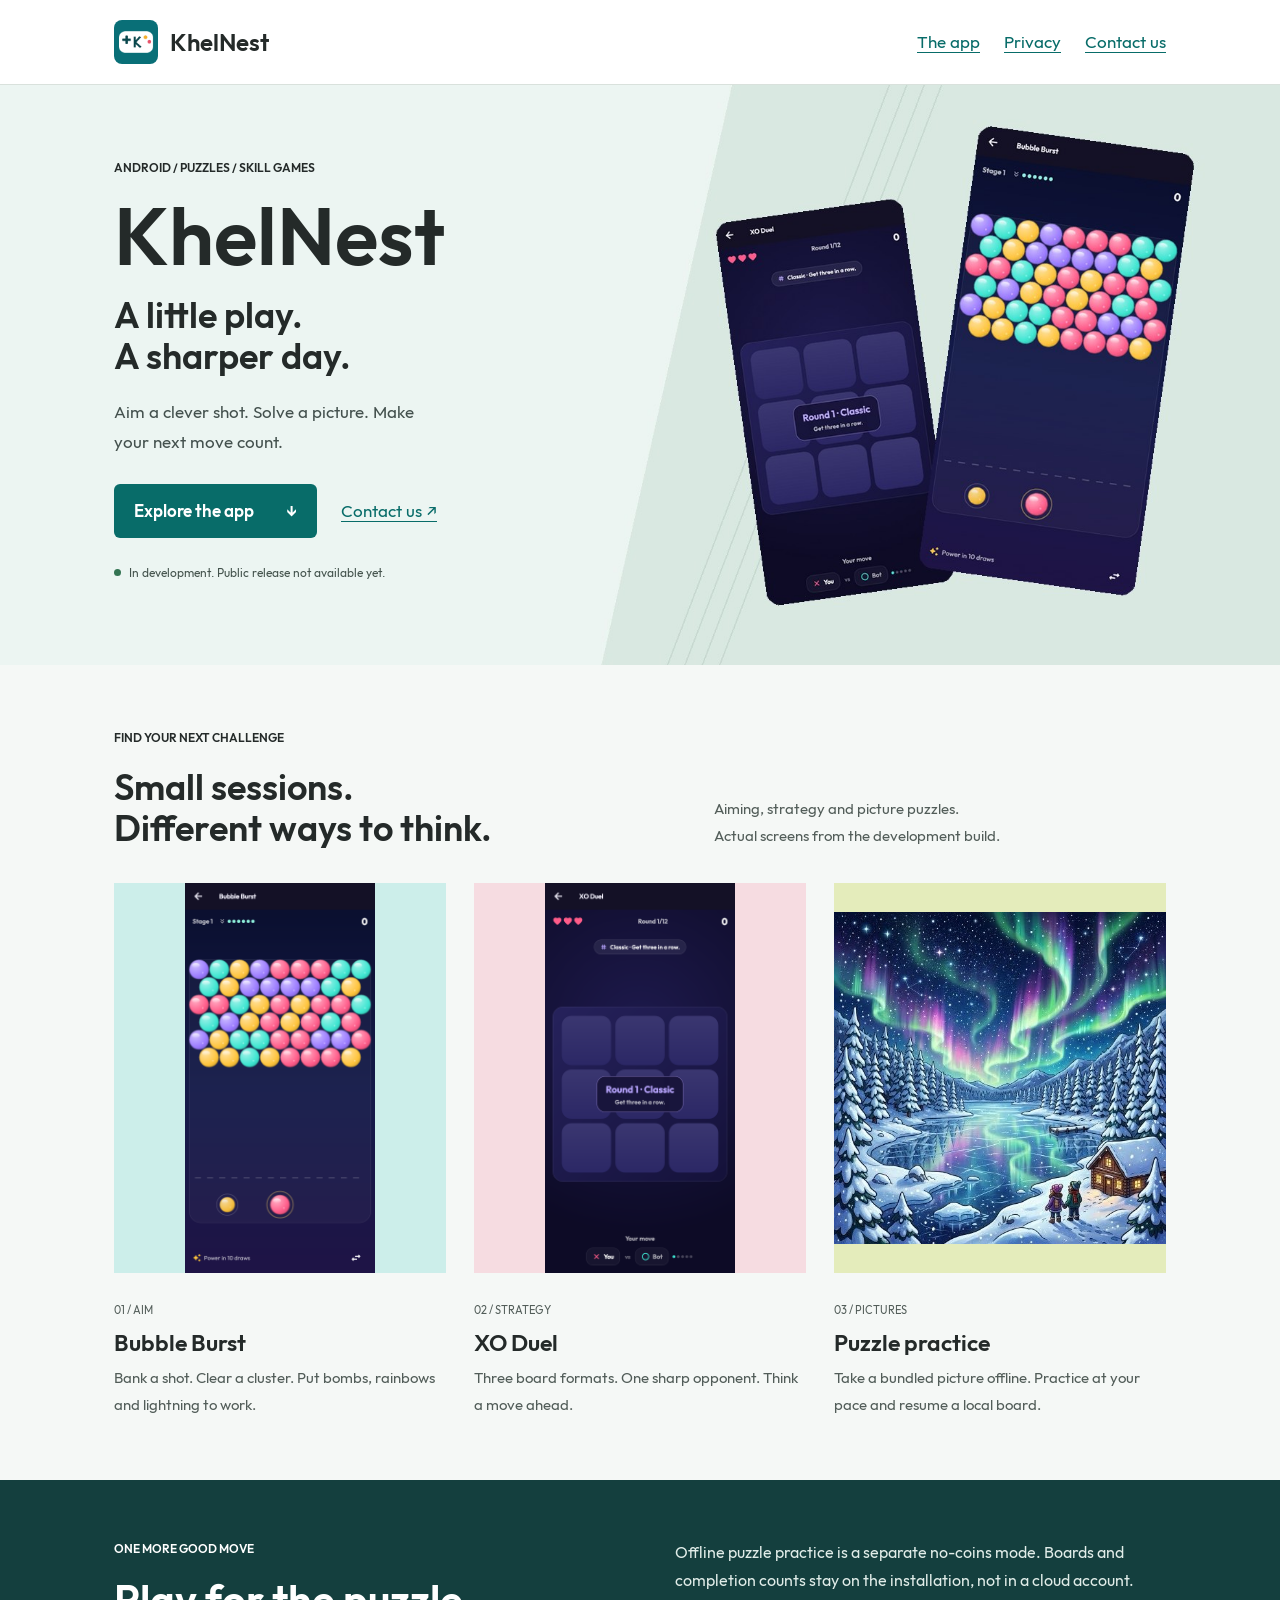
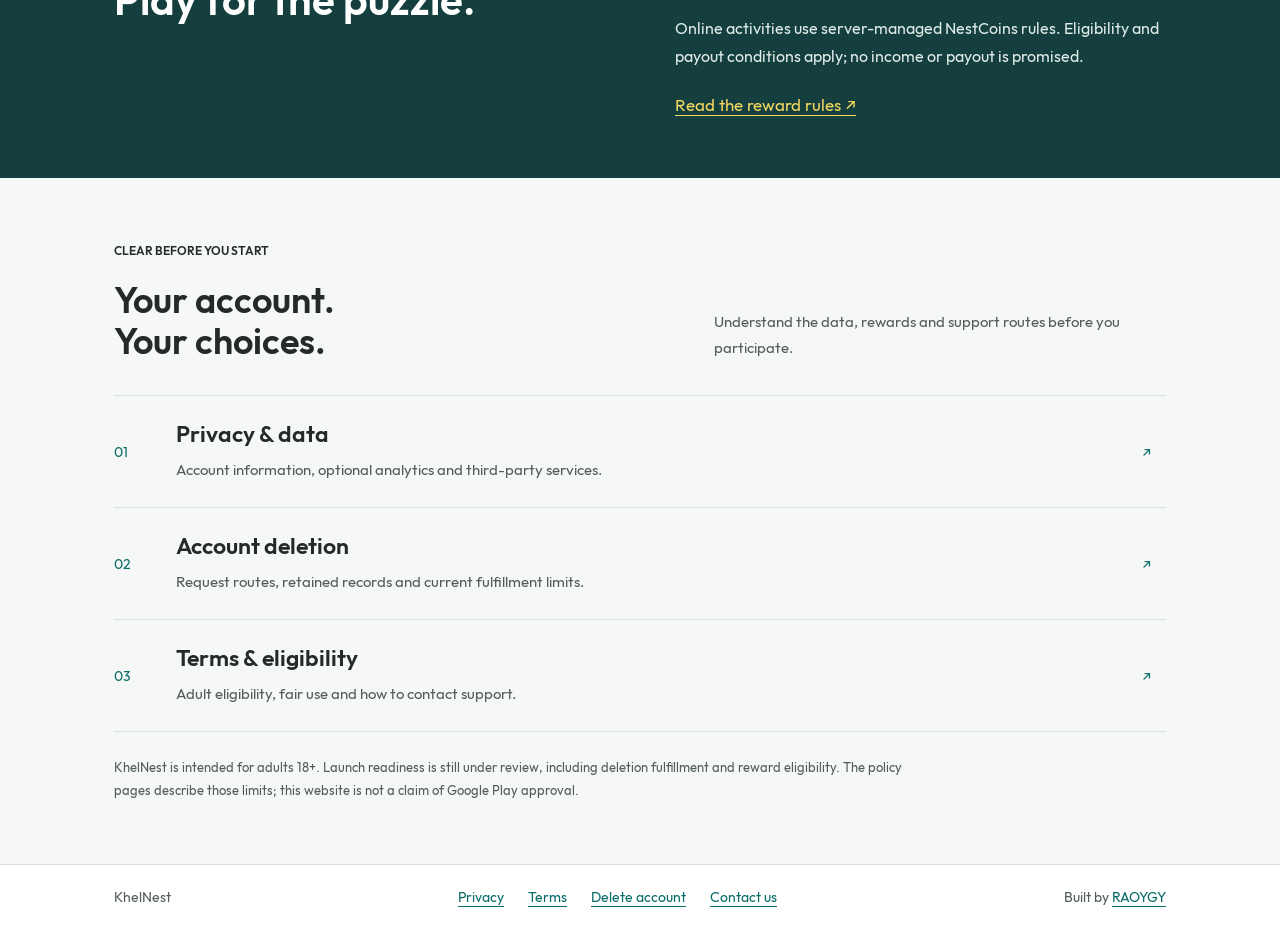
==== index.html @ c6bcb59f "Add KhelNest landing, contact and reviewed policy drafts" ====
<!doctype html>
<html lang="en">
<head>
  <meta charset="utf-8">
  <meta name="viewport" content="width=device-width, initial-scale=1">
  <meta name="description" content="KhelNest brings puzzles and short skill games to Android. Explore the app, privacy information and support.">
  <meta name="theme-color" content="#086c69">
  <meta property="og:title" content="KhelNest - Puzzles & Skill Games">
  <meta property="og:type" content="website">
  <meta property="og:url" content="https://khelnest.in/">
  <meta property="og:image" content="https://khelnest.in/khelnest.png">
  <link rel="canonical" href="https://khelnest.in/">
  <link rel="icon" href="/khelnest.png">
  <link rel="stylesheet" href="/policy.css">
  <link rel="stylesheet" href="/site.css">
  <title>KhelNest - Puzzles & Skill Games</title>
</head>
<body class="landing">
  <a class="skip" href="#main">Skip to content</a>
  <header class="site-header"><div class="shell header-inner">
    <a class="brand" href="/"><img src="/khelnest.png" alt="" width="44" height="44">KhelNest</a>
    <nav aria-label="Main navigation"><a href="/#games">The app</a><a href="/privacy/">Privacy</a><a href="/contact/">Contact us</a></nav>
  </div></header>
  <main id="main" class="landing-main">
  <section class="hero" aria-labelledby="hero-title">
    <div class="hero-inner">
      <p class="eyebrow">ANDROID / PUZZLES / SKILL GAMES</p>
      <h1 id="hero-title">KhelNest</h1>
      <p class="hero-copy">A little play.<br>A sharper day.</p>
      <p class="hero-detail">Aim a clever shot. Solve a picture. Make your next move count.</p>
      <div class="hero-actions"><a class="primary-link" href="#games">Explore the app <span aria-hidden="true">&#8595;</span></a><a href="/contact/">Contact us <span aria-hidden="true">&#8599;</span></a></div>
      <p class="release-status"><span aria-hidden="true"></span>In development. Public release not available yet.</p>
    </div>
  </section>
  <section id="games" class="games-section" aria-labelledby="games-title">
    <div class="section-heading"><div><p class="eyebrow">FIND YOUR NEXT CHALLENGE</p><h2 id="games-title">Small sessions.<br>Different ways to think.</h2></div><p>Aiming, strategy and picture puzzles.<br>Actual screens from the development build.</p></div>
    <div class="game-showcase">
      <article class="game-story"><div class="screen-stage bubble-stage"><img src="/assets/bubble-burst.png" alt="Bubble Burst in KhelNest: a colourful bubble field, aiming launcher, power countdown and swap control" width="800" height="1640" loading="lazy"></div><div class="game-caption"><span>01 / AIM</span><h3>Bubble Burst</h3><p>Bank a shot. Clear a cluster. Put bombs, rainbows and lightning to work.</p></div></article>
      <article class="game-story"><div class="screen-stage xo-stage"><img src="/assets/xo-duel.png" alt="XO Duel in KhelNest, showing the actual game board and round controls" width="800" height="1640" loading="lazy"></div><div class="game-caption"><span>02 / STRATEGY</span><h3>XO Duel</h3><p>Three board formats. One sharp opponent. Think a move ahead.</p></div></article>
      <article class="game-story"><div class="screen-stage puzzle-stage"><img class="puzzle-picture" src="/assets/puzzle-picture.jpg" alt="A bundled KhelNest picture-puzzle image showing an aurora over a winter lake" width="512" height="512" loading="lazy"></div><div class="game-caption"><span>03 / PICTURES</span><h3>Puzzle practice</h3><p>Take a bundled picture offline. Practice at your pace and resume a local board.</p></div></article>
    </div>
  </section>
  <section class="practice-band" aria-labelledby="practice-title"><div class="band-inner"><div><p class="eyebrow">ONE MORE GOOD MOVE</p><h2 id="practice-title">Play for the puzzle.</h2></div><div><p>Offline puzzle practice is a separate no-coins mode. Boards and completion counts stay on the installation, not in a cloud account.</p><p>Online activities use server-managed NestCoins rules. Eligibility and payout conditions apply; no income or payout is promised.</p><a href="/reward-rules/">Read the reward rules <span aria-hidden="true">&#8599;</span></a></div></div></section>
  <section class="trust-section" aria-labelledby="trust-title"><div class="section-heading"><div><p class="eyebrow">CLEAR BEFORE YOU START</p><h2 id="trust-title">Your account.<br>Your choices.</h2></div><p>Understand the data, rewards and support routes before you participate.</p></div>
    <div class="trust-links"><a href="/privacy/"><span>01</span><div><h3>Privacy & data</h3><p>Account information, optional analytics and third-party services.</p></div><span aria-hidden="true">&#8599;</span></a><a href="/delete-account/"><span>02</span><div><h3>Account deletion</h3><p>Request routes, retained records and current fulfillment limits.</p></div><span aria-hidden="true">&#8599;</span></a><a href="/terms/"><span>03</span><div><h3>Terms & eligibility</h3><p>Adult eligibility, fair use and how to contact support.</p></div><span aria-hidden="true">&#8599;</span></a></div>
    <p class="launch-note">KhelNest is intended for adults 18+. Launch readiness is still under review, including deletion fulfillment and reward eligibility. The policy pages describe those limits; this website is not a claim of Google Play approval.</p>
  </section>
</main>

  <footer><div class="shell site-footer">
  <span>KhelNest</span>
  <nav aria-label="Footer"><a href="/privacy/">Privacy</a><a href="/terms/">Terms</a><a href="/delete-account/">Delete account</a><a href="/contact/">Contact us</a></nav>
  <span>Built by <a href="https://raogy.com" rel="noopener noreferrer">RAOYGY</a></span>
</div></footer>
</body>
</html>
---- policy.css ----
@font-face {
  font-family: Outfit;
  src: url("Outfit-Regular.ttf") format("truetype");
  font-weight: 400;
  font-display: swap;
}
@font-face {
  font-family: Outfit;
  src: url("Outfit-SemiBold.ttf") format("truetype");
  font-weight: 600;
  font-display: swap;
}
:root {
  --ink: #242a29;
  --muted: #525d59;
  --accent: #086c69;
  --border: #d9e1dc;
  --paper: #ffffff;
  font-family: Outfit, sans-serif;
  color: var(--ink);
  background: #f5f8f6;
  letter-spacing: 0;
}
* { box-sizing: border-box; }
body { margin: 0; font-size: 17px; line-height: 1.75; }
header, footer { background: var(--paper); border-bottom: 1px solid var(--border); }
.shell { max-width: 1100px; margin: auto; padding: 20px 24px; }
.brand { display: inline-flex; align-items: center; gap: 12px; font-size: 24px; font-weight: 600; }
.brand { color: var(--ink); text-decoration: none; white-space: nowrap; flex-shrink: 0; }
.brand img { width: 44px; height: 44px; border-radius: 8px; }
nav { display: flex; flex-wrap: wrap; gap: 10px 24px; margin-top: 16px; }
a { color: var(--accent); text-underline-offset: 4px; overflow-wrap: anywhere; }
a[aria-current="page"] { font-weight: 600; }
a:focus-visible { outline: 3px solid #ca8514; outline-offset: 4px; }
main { max-width: 78ch; margin: auto; padding: 32px 24px 56px; }
h1 { font-size: 34px; line-height: 1.2; margin: 0 0 12px; font-weight: 600; }
h2 { font-size: 21px; line-height: 1.4; margin: 28px 0 8px; font-weight: 600; }
p { margin: 0 0 20px; overflow-wrap: anywhere; }
.meta { color: var(--muted); font-size: 14px; }
.review-note { border-left: 3px solid #ca8514; padding-left: 16px; margin: 24px 0 32px; font-size: 15px; }
.review-note p:last-child { margin-bottom: 0; }
.request { display: inline-block; margin: 0 0 20px; font-weight: 600; }
article { border-top: 1px solid var(--border); padding-top: 24px; }
footer { border-top: 1px solid var(--border); border-bottom: 0; font-size: 14px; color: var(--muted); }
.site-footer { display: flex; flex-wrap: wrap; align-items: center; justify-content: space-between; gap: 20px; }
.site-footer nav { margin: 0; }
.skip { position: absolute; top: -100px; left: 16px; background: white; padding: 10px; z-index: 10; }
.skip:focus { top: 10px; }
@media (max-width: 480px) {
  .shell, main { padding-left: 18px; padding-right: 18px; }
  h1 { font-size: 28px; }
  nav { gap: 8px 18px; font-size: 15px; }
}
@media print {
  nav, .request { display: none; }
  body { background: white; }
  main { max-width: none; }
}
---- site.css ----
.site-header .header-inner { display: flex; align-items: center; justify-content: space-between; gap: 24px; }
.site-header nav { margin: 0; }
.landing-main { max-width: none; padding: 0; }
.eyebrow { font-size: 12px; font-weight: 600; letter-spacing: 0; margin: 0 0 18px; }
.hero { background: #edf5f2 url("/assets/hero.jpg") center right / cover no-repeat; min-height: 580px; }
.hero-inner { max-width: 1100px; margin: auto; padding: 72px 24px 54px; }
.hero h1 { font-size: 80px; line-height: 1; margin: 0 0 18px; }
.hero-copy { font-size: 36px; line-height: 1.15; font-weight: 600; margin-bottom: 20px; }
.hero-detail { max-width: 330px; color: #44514e; }
.hero-actions { display: flex; flex-wrap: wrap; align-items: center; gap: 24px; margin-top: 28px; }
.primary-link { display: inline-flex; align-items: center; justify-content: space-between; gap: 32px; background: #086c69; color: white; padding: 12px 20px; text-decoration: none; border-radius: 6px; font-weight: 600; }
.primary-link:hover { background: #075a58; }
.release-status { display: flex; align-items: center; gap: 8px; font-size: 12px; color: #43524c; margin: 24px 0 0; }
.release-status span { width: 7px; height: 7px; border-radius: 50%; background: #347453; flex: 0 0 auto; }
.games-section, .trust-section { max-width: 1100px; margin: auto; padding: 62px 24px; scroll-margin-top: 20px; }
.section-heading { display: grid; grid-template-columns: 1.25fr 1fr; gap: 36px; align-items: end; margin-bottom: 34px; }
.section-heading h2 { font-size: 36px; line-height: 1.15; margin: 0; }
.section-heading > p { color: var(--muted); margin: 0; font-size: 15px; }
.game-showcase { display: grid; grid-template-columns: repeat(3,minmax(0,1fr)); gap: 28px; }
.game-story { border: 0; padding: 0; min-width: 0; }
.screen-stage { height: 390px; display: flex; justify-content: center; overflow: hidden; }
.bubble-stage { background: #cceeea; }
.xo-stage { background: #f6dce1; }
.puzzle-stage { background: #e4ecbb; align-items: center; }
.screen-stage img { display: block; width: auto; height: 100%; max-width: 100%; object-fit: contain; }
.screen-stage img.puzzle-picture { width: 100%; height: auto; aspect-ratio: 1; object-fit: cover; }
.game-caption { padding-top: 20px; }
.game-caption span { font-size: 11px; color: var(--muted); }
.game-caption h3, .trust-links h3 { font-size: 23px; margin: 6px 0 8px; font-weight: 600; line-height: 1.25; }
.game-caption p { font-size: 15px; color: var(--muted); margin: 0; }
.practice-band { background: #143f3e; color: #fff; }
.band-inner { max-width: 1100px; margin: auto; padding: 58px 24px; display: grid; grid-template-columns: 1fr 1fr; gap: 70px; }
.band-inner h2 { font-size: 42px; line-height: 1.1; margin: 0; }
.band-inner p:not(.eyebrow) { font-size: 16px; color: #e0ece8; }
.band-inner a { color: #f3d75f; }
.trust-links { display: grid; gap: 0; border-top: 1px solid var(--border); }
.trust-links > a { display: grid; grid-template-columns: 42px 1fr 24px; align-items: center; gap: 20px; border-bottom: 1px solid var(--border); padding: 24px 0; text-decoration: none; }
.trust-links > a:hover h3 { text-decoration: underline; }
.trust-links p { margin: 0; color: var(--muted); font-size: 15px; }
.trust-links h3 { color: var(--ink); margin-top: 0; }
.trust-links > a > span { font-size: 14px; }
.launch-note { color: var(--muted); font-size: 13px; margin: 24px 0 0; max-width: 88ch; }
.support-page main { min-height: 66vh; }
.support-page .primary-link { margin-bottom: 20px; }
.invite-note { margin-top: 26px; }
@media (prefers-reduced-motion:no-preference) { .hero-inner { animation: arrive .45s ease-out both; } @keyframes arrive { from { opacity: 0; transform: translateY(10px); } to { opacity: 1; transform: translateY(0); } } }
@media (min-width:1600px) { .hero { min-height: 660px; } .hero-inner { padding-top: 96px; } }
@media (max-width:760px) {
  .site-header .header-inner { align-items: flex-start; gap: 14px; }
  .site-header nav { gap: 8px 16px; justify-content: flex-end; font-size: 13px; }
  .brand { font-size: 21px; gap: 8px; }
  .brand img { width: 34px; height: 34px; }
  .hero { background-image: url("/assets/hero-mobile.jpg"); min-height: 650px; background-position: center bottom; }
  .hero-inner { padding: 36px 18px 270px; }
  .hero h1 { font-size: 56px; }
  .hero-copy { font-size: 28px; }
  .hero-detail { font-size: 15px; max-width: 310px; }
  .hero-actions { margin-top: 20px; gap: 20px; }
  .release-status { font-size: 11px; }
  .section-heading, .band-inner { grid-template-columns: 1fr; gap: 22px; }
  .section-heading h2 { font-size: 30px; }
  .game-showcase { grid-template-columns: 1fr; gap: 32px; }
  .screen-stage { height: 450px; }
  .puzzle-stage { height: auto; aspect-ratio: 1; }
  .games-section, .trust-section { padding: 42px 18px; }
  .band-inner { padding: 42px 18px; gap: 24px; }
  .band-inner h2 { font-size: 34px; }
  .trust-links > a { grid-template-columns: 26px 1fr 20px; gap: 12px; }
  .site-footer { align-items: flex-start; }
}
@media (max-width:359px) { .hero h1 { font-size: 50px; } .hero-actions { gap: 12px; } .primary-link { gap: 16px; } }
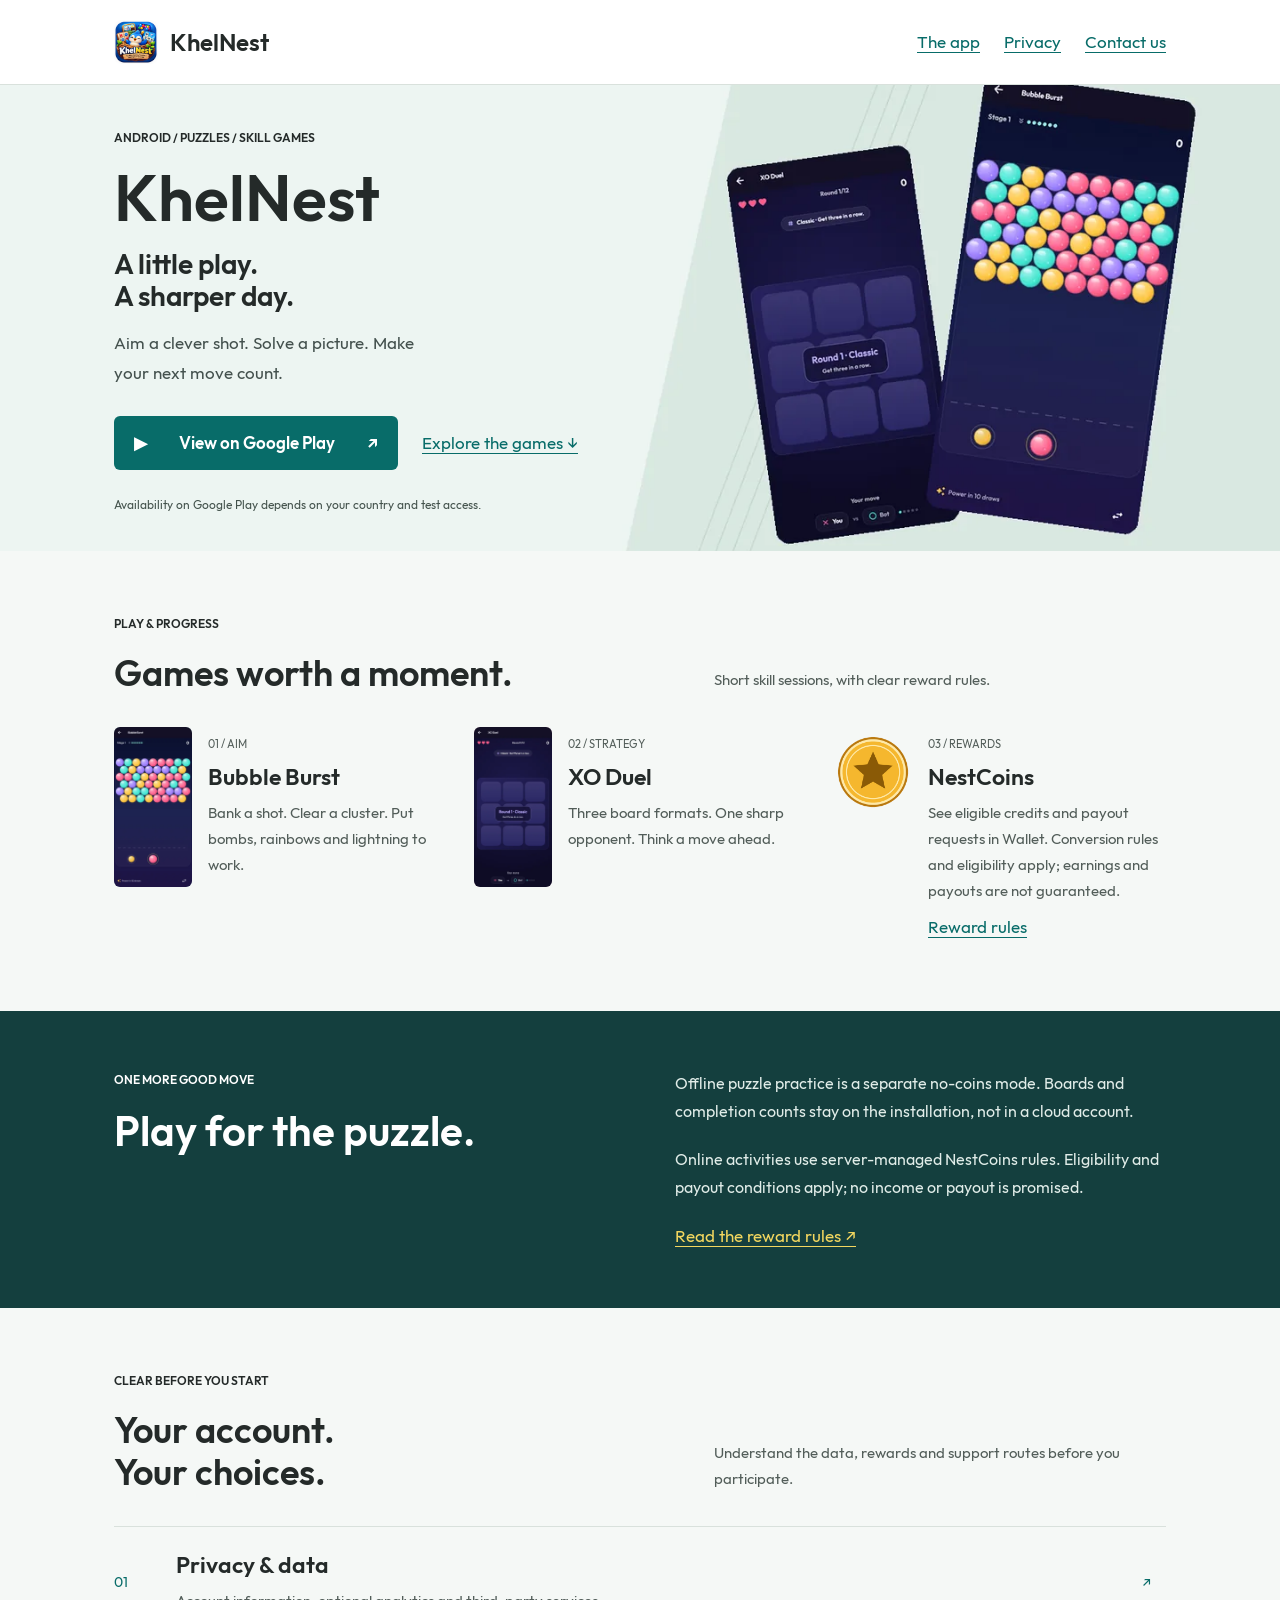
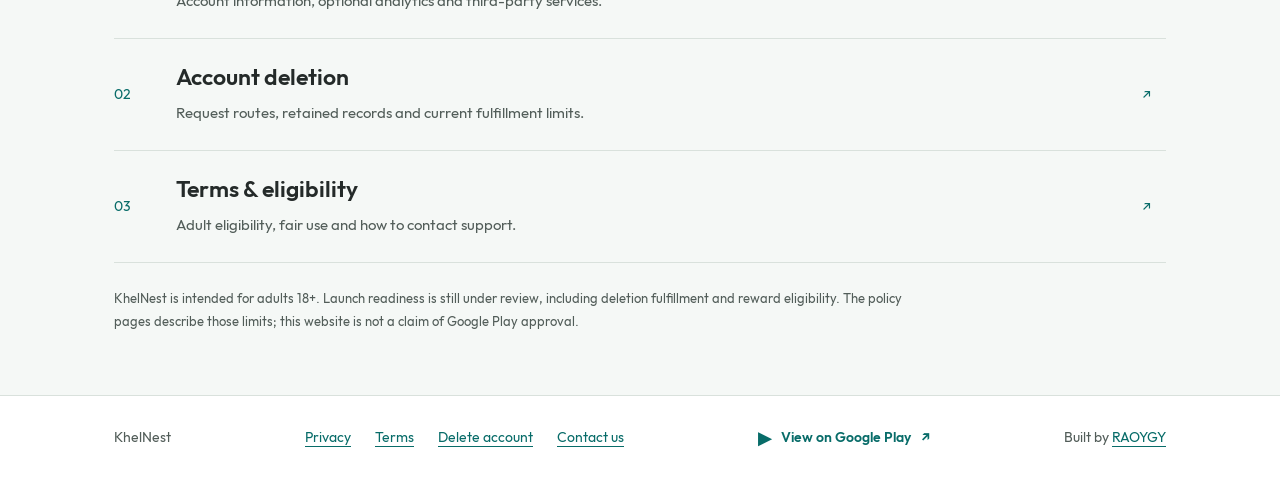
==== commit 6f3032e2: "Update KhelNest branding, mobile website and WhatsApp channel" ====
--- a/index.html
+++ b/index.html
@@ -8,7 +8,7 @@
   <meta property="og:title" content="KhelNest - Puzzles & Skill Games">
   <meta property="og:type" content="website">
   <meta property="og:url" content="https://khelnest.in/">
-  <meta property="og:image" content="https://khelnest.in/khelnest.png">
+  <meta property="og:image" content="https://khelnest.in/assets/khelnest-logo.webp">
   <link rel="canonical" href="https://khelnest.in/">
   <link rel="icon" href="/khelnest.png">
   <link rel="stylesheet" href="/policy.css">
@@ -28,16 +28,16 @@
       <h1 id="hero-title">KhelNest</h1>
       <p class="hero-copy">A little play.<br>A sharper day.</p>
       <p class="hero-detail">Aim a clever shot. Solve a picture. Make your next move count.</p>
-      <div class="hero-actions"><a class="primary-link" href="#games">Explore the app <span aria-hidden="true">&#8595;</span></a><a href="/contact/">Contact us <span aria-hidden="true">&#8599;</span></a></div>
-      <p class="release-status"><span aria-hidden="true"></span>In development. Public release not available yet.</p>
+      <div class="hero-actions"><a class="store-link primary-link" href="https://play.google.com/store/apps/details?id=com.khelnest.app" target="_blank" rel="noopener noreferrer" aria-label="View KhelNest on Google Play"><span class="store-mark" aria-hidden="true">&#9654;</span><span>View on Google Play</span><span aria-hidden="true">&#8599;</span></a><a href="#games">Explore the games <span aria-hidden="true">&#8595;</span></a></div>
+      <p class="release-status">Availability on Google Play depends on your country and test access.</p>
     </div>
   </section>
   <section id="games" class="games-section" aria-labelledby="games-title">
-    <div class="section-heading"><div><p class="eyebrow">FIND YOUR NEXT CHALLENGE</p><h2 id="games-title">Small sessions.<br>Different ways to think.</h2></div><p>Aiming, strategy and picture puzzles.<br>Actual screens from the development build.</p></div>
+    <div class="section-heading"><div><p class="eyebrow">PLAY & PROGRESS</p><h2 id="games-title">Games worth a moment.</h2></div><p>Short skill sessions, with clear reward rules.</p></div>
     <div class="game-showcase">
-      <article class="game-story"><div class="screen-stage bubble-stage"><img src="/assets/bubble-burst.png" alt="Bubble Burst in KhelNest: a colourful bubble field, aiming launcher, power countdown and swap control" width="800" height="1640" loading="lazy"></div><div class="game-caption"><span>01 / AIM</span><h3>Bubble Burst</h3><p>Bank a shot. Clear a cluster. Put bombs, rainbows and lightning to work.</p></div></article>
-      <article class="game-story"><div class="screen-stage xo-stage"><img src="/assets/xo-duel.png" alt="XO Duel in KhelNest, showing the actual game board and round controls" width="800" height="1640" loading="lazy"></div><div class="game-caption"><span>02 / STRATEGY</span><h3>XO Duel</h3><p>Three board formats. One sharp opponent. Think a move ahead.</p></div></article>
-      <article class="game-story"><div class="screen-stage puzzle-stage"><img class="puzzle-picture" src="/assets/puzzle-picture.jpg" alt="A bundled KhelNest picture-puzzle image showing an aurora over a winter lake" width="512" height="512" loading="lazy"></div><div class="game-caption"><span>03 / PICTURES</span><h3>Puzzle practice</h3><p>Take a bundled picture offline. Practice at your pace and resume a local board.</p></div></article>
+      <article class="game-story"><div class="screen-stage bubble-stage"><img src="/assets/bubble-burst.webp" alt="Bubble Burst in KhelNest: a colourful bubble field, aiming launcher, power countdown and swap control" width="320" height="656" loading="lazy" decoding="async"></div><div class="game-caption"><span>01 / AIM</span><h3>Bubble Burst</h3><p>Bank a shot. Clear a cluster. Put bombs, rainbows and lightning to work.</p></div></article>
+      <article class="game-story"><div class="screen-stage xo-stage"><img src="/assets/xo-duel.webp" alt="XO Duel in KhelNest, showing the actual game board and round controls" width="320" height="656" loading="lazy" decoding="async"></div><div class="game-caption"><span>02 / STRATEGY</span><h3>XO Duel</h3><p>Three board formats. One sharp opponent. Think a move ahead.</p></div></article>
+      <article class="game-story"><div class="screen-stage coin-stage"><img src="/assets/nestcoins.png" alt="KhelNest's original gold star NestCoins token" width="256" height="256" loading="lazy" decoding="async"></div><div class="game-caption"><span>03 / REWARDS</span><h3>NestCoins</h3><p>See eligible credits and payout requests in Wallet. Conversion rules and eligibility apply; earnings and payouts are not guaranteed.</p><a href="/reward-rules/">Reward rules</a></div></article>
     </div>
   </section>
   <section class="practice-band" aria-labelledby="practice-title"><div class="band-inner"><div><p class="eyebrow">ONE MORE GOOD MOVE</p><h2 id="practice-title">Play for the puzzle.</h2></div><div><p>Offline puzzle practice is a separate no-coins mode. Boards and completion counts stay on the installation, not in a cloud account.</p><p>Online activities use server-managed NestCoins rules. Eligibility and payout conditions apply; no income or payout is promised.</p><a href="/reward-rules/">Read the reward rules <span aria-hidden="true">&#8599;</span></a></div></div></section>
@@ -50,6 +50,7 @@
   <footer><div class="shell site-footer">
   <span>KhelNest</span>
   <nav aria-label="Footer"><a href="/privacy/">Privacy</a><a href="/terms/">Terms</a><a href="/delete-account/">Delete account</a><a href="/contact/">Contact us</a></nav>
+  <a class="store-link" href="https://play.google.com/store/apps/details?id=com.khelnest.app" target="_blank" rel="noopener noreferrer" aria-label="View KhelNest on Google Play"><span class="store-mark" aria-hidden="true">&#9654;</span><span>View on Google Play</span><span aria-hidden="true">&#8599;</span></a>
   <span>Built by <a href="https://raogy.com" rel="noopener noreferrer">RAOYGY</a></span>
 </div></footer>
 </body>
--- a/policy.css
+++ b/policy.css
@@ -23,6 +23,7 @@
 }
 * { box-sizing: border-box; }
 body { margin: 0; font-size: 17px; line-height: 1.75; }
+html { -webkit-text-size-adjust: 100%; text-size-adjust: 100%; }
 header, footer { background: var(--paper); border-bottom: 1px solid var(--border); }
 .shell { max-width: 1100px; margin: auto; padding: 20px 24px; }
 .brand { display: inline-flex; align-items: center; gap: 12px; font-size: 24px; font-weight: 600; }
@@ -32,20 +33,52 @@
 a { color: var(--accent); text-underline-offset: 4px; overflow-wrap: anywhere; }
 a[aria-current="page"] { font-weight: 600; }
 a:focus-visible { outline: 3px solid #ca8514; outline-offset: 4px; }
+nav a { display: flex; align-items: center; min-height: 44px; }
 main { max-width: 78ch; margin: auto; padding: 32px 24px 56px; }
 h1 { font-size: 34px; line-height: 1.2; margin: 0 0 12px; font-weight: 600; }
 h2 { font-size: 21px; line-height: 1.4; margin: 28px 0 8px; font-weight: 600; }
+h1, h2, h3 { overflow-wrap: anywhere; }
 p { margin: 0 0 20px; overflow-wrap: anywhere; }
 .meta { color: var(--muted); font-size: 14px; }
 .review-note { border-left: 3px solid #ca8514; padding-left: 16px; margin: 24px 0 32px; font-size: 15px; }
 .review-note p:last-child { margin-bottom: 0; }
-.request { display: inline-block; margin: 0 0 20px; font-weight: 600; }
+.request { display: inline-flex; align-items: center; min-height: 48px; padding: 8px 0; margin: 0 0 20px; font-weight: 600; }
 article { border-top: 1px solid var(--border); padding-top: 24px; }
 footer { border-top: 1px solid var(--border); border-bottom: 0; font-size: 14px; color: var(--muted); }
 .site-footer { display: flex; flex-wrap: wrap; align-items: center; justify-content: space-between; gap: 20px; }
 .site-footer nav { margin: 0; }
 .skip { position: absolute; top: -100px; left: 16px; background: white; padding: 10px; z-index: 10; }
 .skip:focus { top: 10px; }
+.document-main { max-width: 1100px; }
+.document-heading { max-width: 74ch; margin-bottom: 30px; }
+.document-heading > p:not(.meta) { color: var(--muted); font-size: 16px; }
+.document-grid { display: grid; grid-template-columns: 220px minmax(0, 1fr); gap: 48px; align-items: start; }
+.document-toc { position: sticky; top: 24px; }
+.document-toc h2 { font-size: 13px; margin: 0 0 12px; }
+.document-toc summary { min-height: 44px; cursor: pointer; font-weight: 600; font-size: 14px; }
+.document-toc details:not([open]) nav { display: none; }
+.document-toc nav { display: grid; gap: 9px; margin: 0; font-size: 14px; line-height: 1.5; }
+.document-body { min-width: 0; border-top: 0; padding-top: 0; max-width: 72ch; }
+.document-body section { border-top: 1px solid var(--border); padding-top: 20px; margin-top: 26px; scroll-margin-top: 24px; }
+.document-body section:first-child { margin-top: 0; }
+.document-body h2 { margin: 0 0 14px; }
+.document-body p { font-size: 16px; line-height: 1.75; }
+.store-link { display: inline-flex; align-items: center; gap: 10px; text-decoration: none; font-weight: 600; }
+.store-mark { font-size: 17px; line-height: 1; }
+.store-link small { font-weight: 400; }
+.store-link { min-height: 44px; }
+@media (max-width:760px) {
+  .document-grid { grid-template-columns: 1fr; gap: 28px; }
+  .document-toc { position: static; }
+  .document-toc { border-block: 1px solid var(--border); padding: 8px 0; }
+  .document-toc nav { grid-template-columns: 1fr; padding-bottom: 12px; }
+  header nav[aria-label="Legal documents"] { display: grid; grid-template-columns: repeat(2,minmax(0,1fr)); gap: 0 12px; }
+  .site-footer { display: grid; grid-template-columns: 1fr; width: 100%; gap: 12px; padding-bottom: max(24px, env(safe-area-inset-bottom)); }
+  .site-footer nav { display: grid; grid-template-columns: repeat(2,minmax(0,1fr)); gap: 0 12px; }
+  .document-main { padding-top: 28px; }
+  .document-heading { margin-bottom: 20px; }
+  .document-body p { font-size: 16px; line-height: 1.7; }
+}
 @media (max-width: 480px) {
   .shell, main { padding-left: 18px; padding-right: 18px; }
   h1 { font-size: 28px; }
--- a/site.css
+++ b/site.css
@@ -2,13 +2,13 @@
 .site-header nav { margin: 0; }
 .landing-main { max-width: none; padding: 0; }
 .eyebrow { font-size: 12px; font-weight: 600; letter-spacing: 0; margin: 0 0 18px; }
-.hero { background: #edf5f2 url("/assets/hero.jpg") center right / cover no-repeat; min-height: 580px; }
-.hero-inner { max-width: 1100px; margin: auto; padding: 72px 24px 54px; }
-.hero h1 { font-size: 80px; line-height: 1; margin: 0 0 18px; }
-.hero-copy { font-size: 36px; line-height: 1.15; font-weight: 600; margin-bottom: 20px; }
+.hero { background: #edf5f2 url("/assets/hero.webp") center right / cover no-repeat; min-height: 420px; }
+.hero-inner { max-width: 1100px; margin: auto; padding: 42px 24px 36px; }
+.hero h1 { font-size: 64px; line-height: 1; margin: 0 0 18px; }
+.hero-copy { font-size: 28px; line-height: 1.15; font-weight: 600; margin-bottom: 16px; }
 .hero-detail { max-width: 330px; color: #44514e; }
 .hero-actions { display: flex; flex-wrap: wrap; align-items: center; gap: 24px; margin-top: 28px; }
-.primary-link { display: inline-flex; align-items: center; justify-content: space-between; gap: 32px; background: #086c69; color: white; padding: 12px 20px; text-decoration: none; border-radius: 6px; font-weight: 600; }
+.primary-link { display: inline-flex; align-items: center; justify-content: space-between; gap: 32px; min-height: 48px; background: #086c69; color: white; padding: 12px 20px; text-decoration: none; border-radius: 6px; font-weight: 600; }
 .primary-link:hover { background: #075a58; }
 .release-status { display: flex; align-items: center; gap: 8px; font-size: 12px; color: #43524c; margin: 24px 0 0; }
 .release-status span { width: 7px; height: 7px; border-radius: 50%; background: #347453; flex: 0 0 auto; }
@@ -17,17 +17,19 @@
 .section-heading h2 { font-size: 36px; line-height: 1.15; margin: 0; }
 .section-heading > p { color: var(--muted); margin: 0; font-size: 15px; }
 .game-showcase { display: grid; grid-template-columns: repeat(3,minmax(0,1fr)); gap: 28px; }
-.game-story { border: 0; padding: 0; min-width: 0; }
-.screen-stage { height: 390px; display: flex; justify-content: center; overflow: hidden; }
+.game-story { border: 0; padding: 0; min-width: 0; display: grid; grid-template-columns: 78px minmax(0,1fr); gap: 16px; align-items: start; }
+.screen-stage { height: 160px; display: flex; justify-content: center; overflow: hidden; border-radius: 6px; }
 .bubble-stage { background: #cceeea; }
 .xo-stage { background: #f6dce1; }
-.puzzle-stage { background: #e4ecbb; align-items: center; }
+.coin-stage { background: transparent; align-items: center; height: 90px; }
+.coin-stage img { width: 72px; height: 72px; }
 .screen-stage img { display: block; width: auto; height: 100%; max-width: 100%; object-fit: contain; }
-.screen-stage img.puzzle-picture { width: 100%; height: auto; aspect-ratio: 1; object-fit: cover; }
-.game-caption { padding-top: 20px; }
+.screen-stage.coin-stage img { width: 72px; height: 72px; }
+.game-caption { padding-top: 0; min-width: 0; }
 .game-caption span { font-size: 11px; color: var(--muted); }
 .game-caption h3, .trust-links h3 { font-size: 23px; margin: 6px 0 8px; font-weight: 600; line-height: 1.25; }
 .game-caption p { font-size: 15px; color: var(--muted); margin: 0; }
+.game-caption > a { display: inline-flex; align-items: center; min-height: 44px; }
 .practice-band { background: #143f3e; color: #fff; }
 .band-inner { max-width: 1100px; margin: auto; padding: 58px 24px; display: grid; grid-template-columns: 1fr 1fr; gap: 70px; }
 .band-inner h2 { font-size: 42px; line-height: 1.1; margin: 0; }
@@ -43,29 +45,46 @@
 .support-page main { min-height: 66vh; }
 .support-page .primary-link { margin-bottom: 20px; }
 .invite-note { margin-top: 26px; }
+@media (min-width:761px) and (max-width:1040px) {
+  .game-showcase { grid-template-columns: 1fr; gap: 24px; }
+}
 @media (prefers-reduced-motion:no-preference) { .hero-inner { animation: arrive .45s ease-out both; } @keyframes arrive { from { opacity: 0; transform: translateY(10px); } to { opacity: 1; transform: translateY(0); } } }
-@media (min-width:1600px) { .hero { min-height: 660px; } .hero-inner { padding-top: 96px; } }
+@media (min-width:1600px) { .hero { min-height: 470px; } .hero-inner { padding-top: 54px; } }
 @media (max-width:760px) {
-  .site-header .header-inner { align-items: flex-start; gap: 14px; }
-  .site-header nav { gap: 8px 16px; justify-content: flex-end; font-size: 13px; }
+  .site-header .header-inner { flex-direction: column; align-items: stretch; gap: 12px; padding-top: 14px; padding-bottom: 8px; }
+  .site-header nav { display: grid; grid-template-columns: repeat(3,minmax(0,1fr)); gap: 8px; font-size: 14px; }
+  .site-header nav a { justify-content: center; border-top: 1px solid var(--border); }
   .brand { font-size: 21px; gap: 8px; }
   .brand img { width: 34px; height: 34px; }
-  .hero { background-image: url("/assets/hero-mobile.jpg"); min-height: 650px; background-position: center bottom; }
-  .hero-inner { padding: 36px 18px 270px; }
-  .hero h1 { font-size: 56px; }
-  .hero-copy { font-size: 28px; }
+  .hero { background-image: none; min-height: 0; }
+  .hero::after { content: ""; display: block; height: 200px; background: url("/assets/hero-mobile.webp") center bottom / 100% auto no-repeat; }
+  .hero-inner { padding: 24px 18px 18px; }
+  .hero h1 { font-size: 48px; }
+  .hero-copy { font-size: 25px; }
   .hero-detail { font-size: 15px; max-width: 310px; }
-  .hero-actions { margin-top: 20px; gap: 20px; }
+  .hero-actions { margin-top: 20px; gap: 12px; }
+  .hero-actions > a { min-height: 48px; }
+  .hero-actions .primary-link { width: fit-content; max-width: 100%; flex-wrap: wrap; }
   .release-status { font-size: 11px; }
   .section-heading, .band-inner { grid-template-columns: 1fr; gap: 22px; }
   .section-heading h2 { font-size: 30px; }
   .game-showcase { grid-template-columns: 1fr; gap: 32px; }
-  .screen-stage { height: 450px; }
-  .puzzle-stage { height: auto; aspect-ratio: 1; }
+  .game-story { grid-template-columns: 68px minmax(0,1fr); gap: 16px; align-items: start; }
+  .screen-stage { height: 140px; }
+  .coin-stage { height: 76px; }
+  .screen-stage.coin-stage img { width: 64px; height: 64px; }
+  .game-caption { padding-top: 0; }
   .games-section, .trust-section { padding: 42px 18px; }
   .band-inner { padding: 42px 18px; gap: 24px; }
   .band-inner h2 { font-size: 34px; }
   .trust-links > a { grid-template-columns: 26px 1fr 20px; gap: 12px; }
   .site-footer { align-items: flex-start; }
 }
-@media (max-width:359px) { .hero h1 { font-size: 50px; } .hero-actions { gap: 12px; } .primary-link { gap: 16px; } }
+@media (max-width:760px) and (max-height:700px) {
+  .hero::after { height: 70px; }
+  .hero-inner { padding-top: 18px; }
+  .hero-detail { margin-bottom: 12px; }
+  .hero-actions { margin-top: 12px; }
+  .release-status { margin-top: 12px; }
+}
+@media (max-width:359px) { .hero h1 { font-size: 44px; } .hero-actions { gap: 12px; } .primary-link { gap: 12px; } }
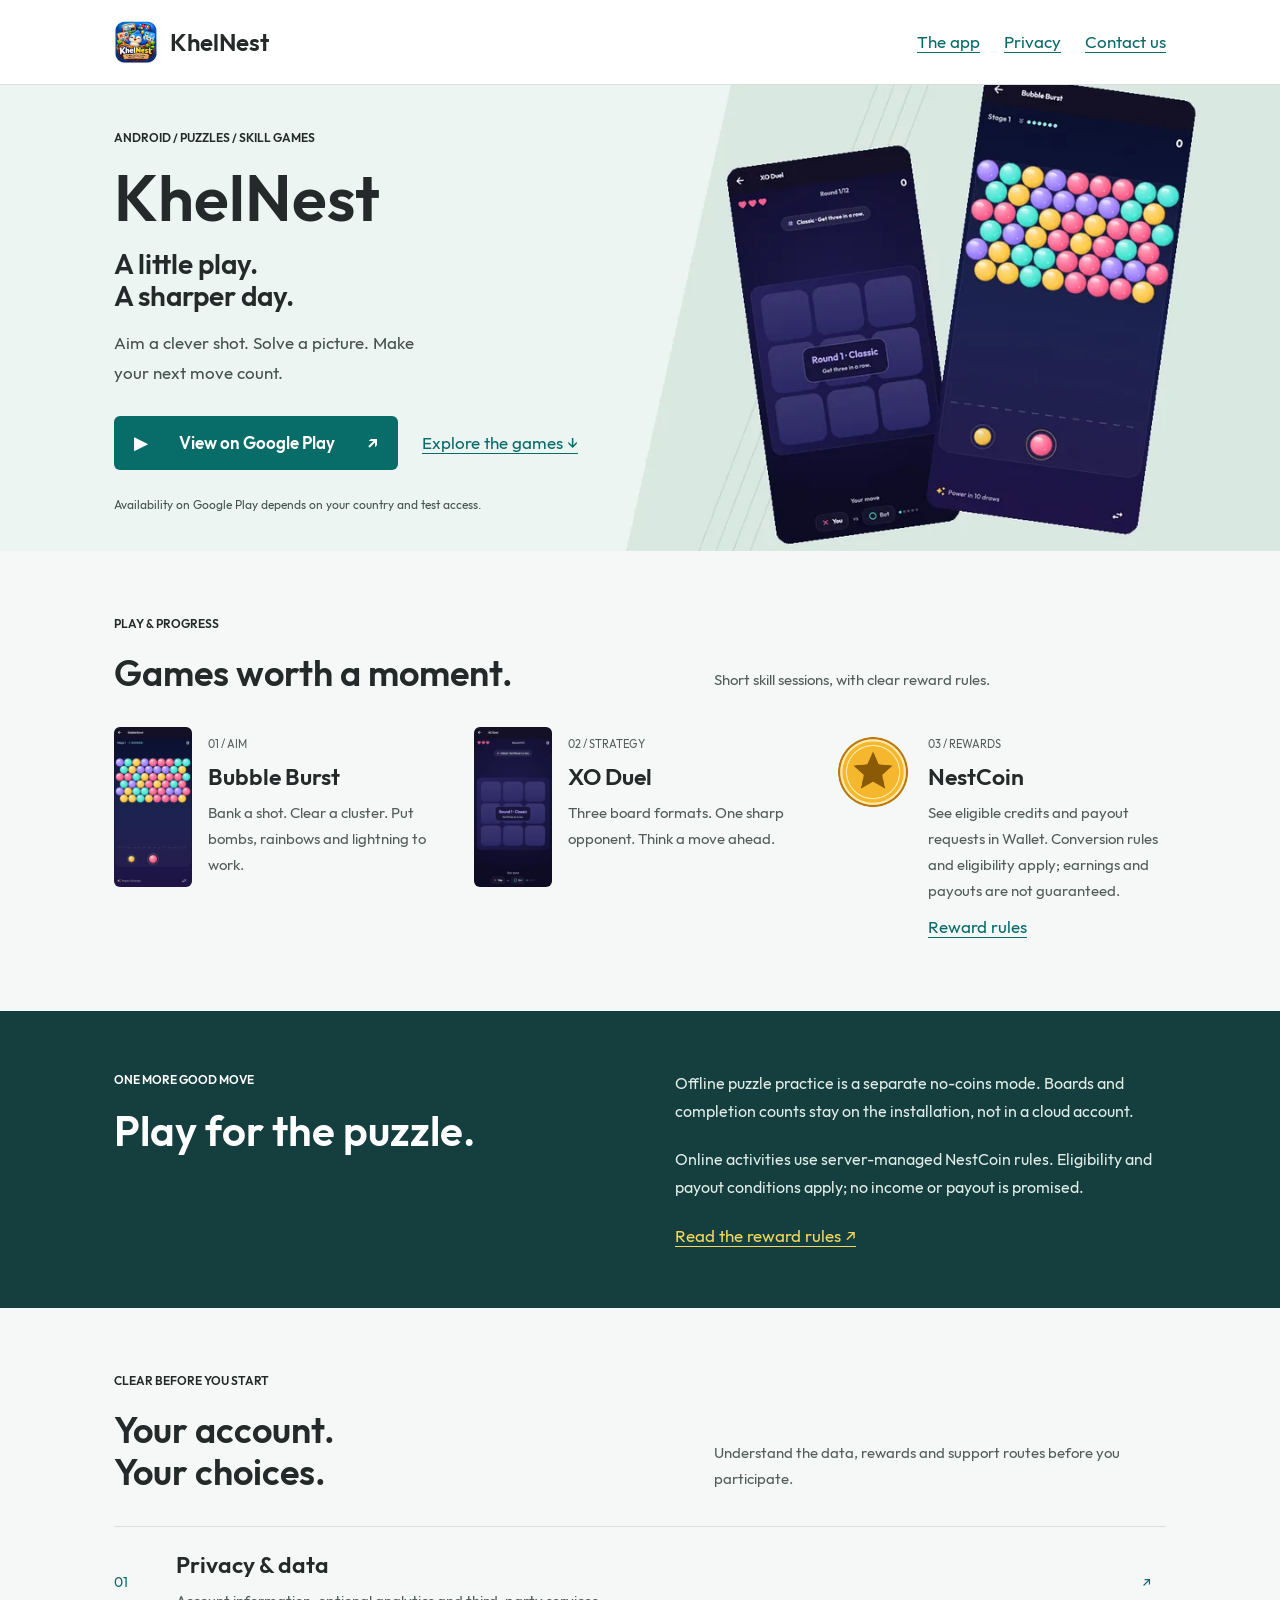
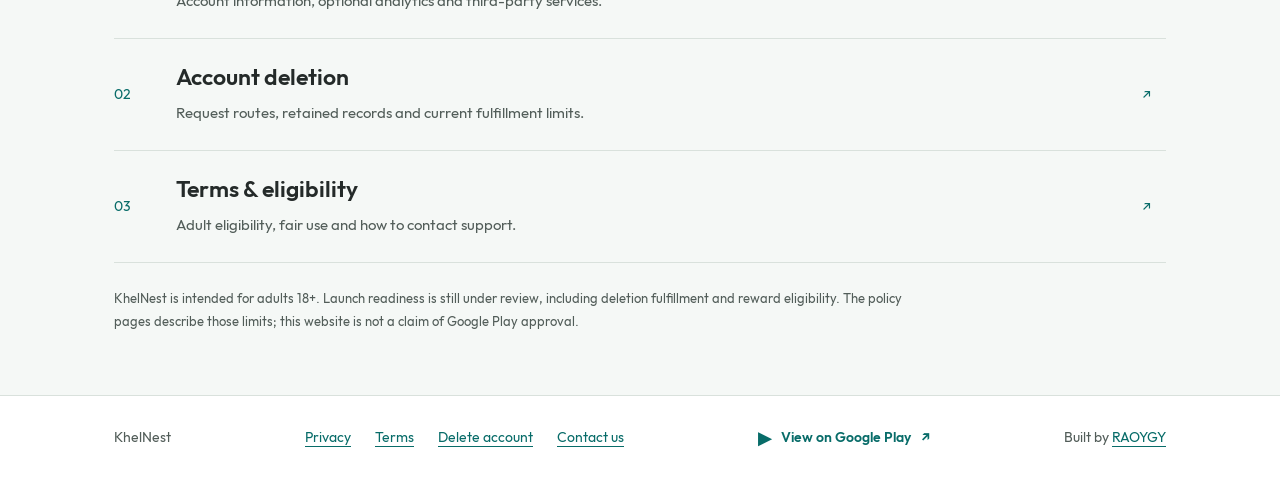
==== commit cacfab12: "Use NestCoin branding and clarify confirmed channel reminders" ====
--- a/index.html
+++ b/index.html
@@ -37,10 +37,10 @@
     <div class="game-showcase">
       <article class="game-story"><div class="screen-stage bubble-stage"><img src="/assets/bubble-burst.webp" alt="Bubble Burst in KhelNest: a colourful bubble field, aiming launcher, power countdown and swap control" width="320" height="656" loading="lazy" decoding="async"></div><div class="game-caption"><span>01 / AIM</span><h3>Bubble Burst</h3><p>Bank a shot. Clear a cluster. Put bombs, rainbows and lightning to work.</p></div></article>
       <article class="game-story"><div class="screen-stage xo-stage"><img src="/assets/xo-duel.webp" alt="XO Duel in KhelNest, showing the actual game board and round controls" width="320" height="656" loading="lazy" decoding="async"></div><div class="game-caption"><span>02 / STRATEGY</span><h3>XO Duel</h3><p>Three board formats. One sharp opponent. Think a move ahead.</p></div></article>
-      <article class="game-story"><div class="screen-stage coin-stage"><img src="/assets/nestcoins.png" alt="KhelNest's original gold star NestCoins token" width="256" height="256" loading="lazy" decoding="async"></div><div class="game-caption"><span>03 / REWARDS</span><h3>NestCoins</h3><p>See eligible credits and payout requests in Wallet. Conversion rules and eligibility apply; earnings and payouts are not guaranteed.</p><a href="/reward-rules/">Reward rules</a></div></article>
+      <article class="game-story"><div class="screen-stage coin-stage"><img src="/assets/nestcoins.png" alt="KhelNest's original gold star NestCoin token" width="256" height="256" loading="lazy" decoding="async"></div><div class="game-caption"><span>03 / REWARDS</span><h3>NestCoin</h3><p>See eligible credits and payout requests in Wallet. Conversion rules and eligibility apply; earnings and payouts are not guaranteed.</p><a href="/reward-rules/">Reward rules</a></div></article>
     </div>
   </section>
-  <section class="practice-band" aria-labelledby="practice-title"><div class="band-inner"><div><p class="eyebrow">ONE MORE GOOD MOVE</p><h2 id="practice-title">Play for the puzzle.</h2></div><div><p>Offline puzzle practice is a separate no-coins mode. Boards and completion counts stay on the installation, not in a cloud account.</p><p>Online activities use server-managed NestCoins rules. Eligibility and payout conditions apply; no income or payout is promised.</p><a href="/reward-rules/">Read the reward rules <span aria-hidden="true">&#8599;</span></a></div></div></section>
+  <section class="practice-band" aria-labelledby="practice-title"><div class="band-inner"><div><p class="eyebrow">ONE MORE GOOD MOVE</p><h2 id="practice-title">Play for the puzzle.</h2></div><div><p>Offline puzzle practice is a separate no-coins mode. Boards and completion counts stay on the installation, not in a cloud account.</p><p>Online activities use server-managed NestCoin rules. Eligibility and payout conditions apply; no income or payout is promised.</p><a href="/reward-rules/">Read the reward rules <span aria-hidden="true">&#8599;</span></a></div></div></section>
   <section class="trust-section" aria-labelledby="trust-title"><div class="section-heading"><div><p class="eyebrow">CLEAR BEFORE YOU START</p><h2 id="trust-title">Your account.<br>Your choices.</h2></div><p>Understand the data, rewards and support routes before you participate.</p></div>
     <div class="trust-links"><a href="/privacy/"><span>01</span><div><h3>Privacy & data</h3><p>Account information, optional analytics and third-party services.</p></div><span aria-hidden="true">&#8599;</span></a><a href="/delete-account/"><span>02</span><div><h3>Account deletion</h3><p>Request routes, retained records and current fulfillment limits.</p></div><span aria-hidden="true">&#8599;</span></a><a href="/terms/"><span>03</span><div><h3>Terms & eligibility</h3><p>Adult eligibility, fair use and how to contact support.</p></div><span aria-hidden="true">&#8599;</span></a></div>
     <p class="launch-note">KhelNest is intended for adults 18+. Launch readiness is still under review, including deletion fulfillment and reward eligibility. The policy pages describe those limits; this website is not a claim of Google Play approval.</p>
